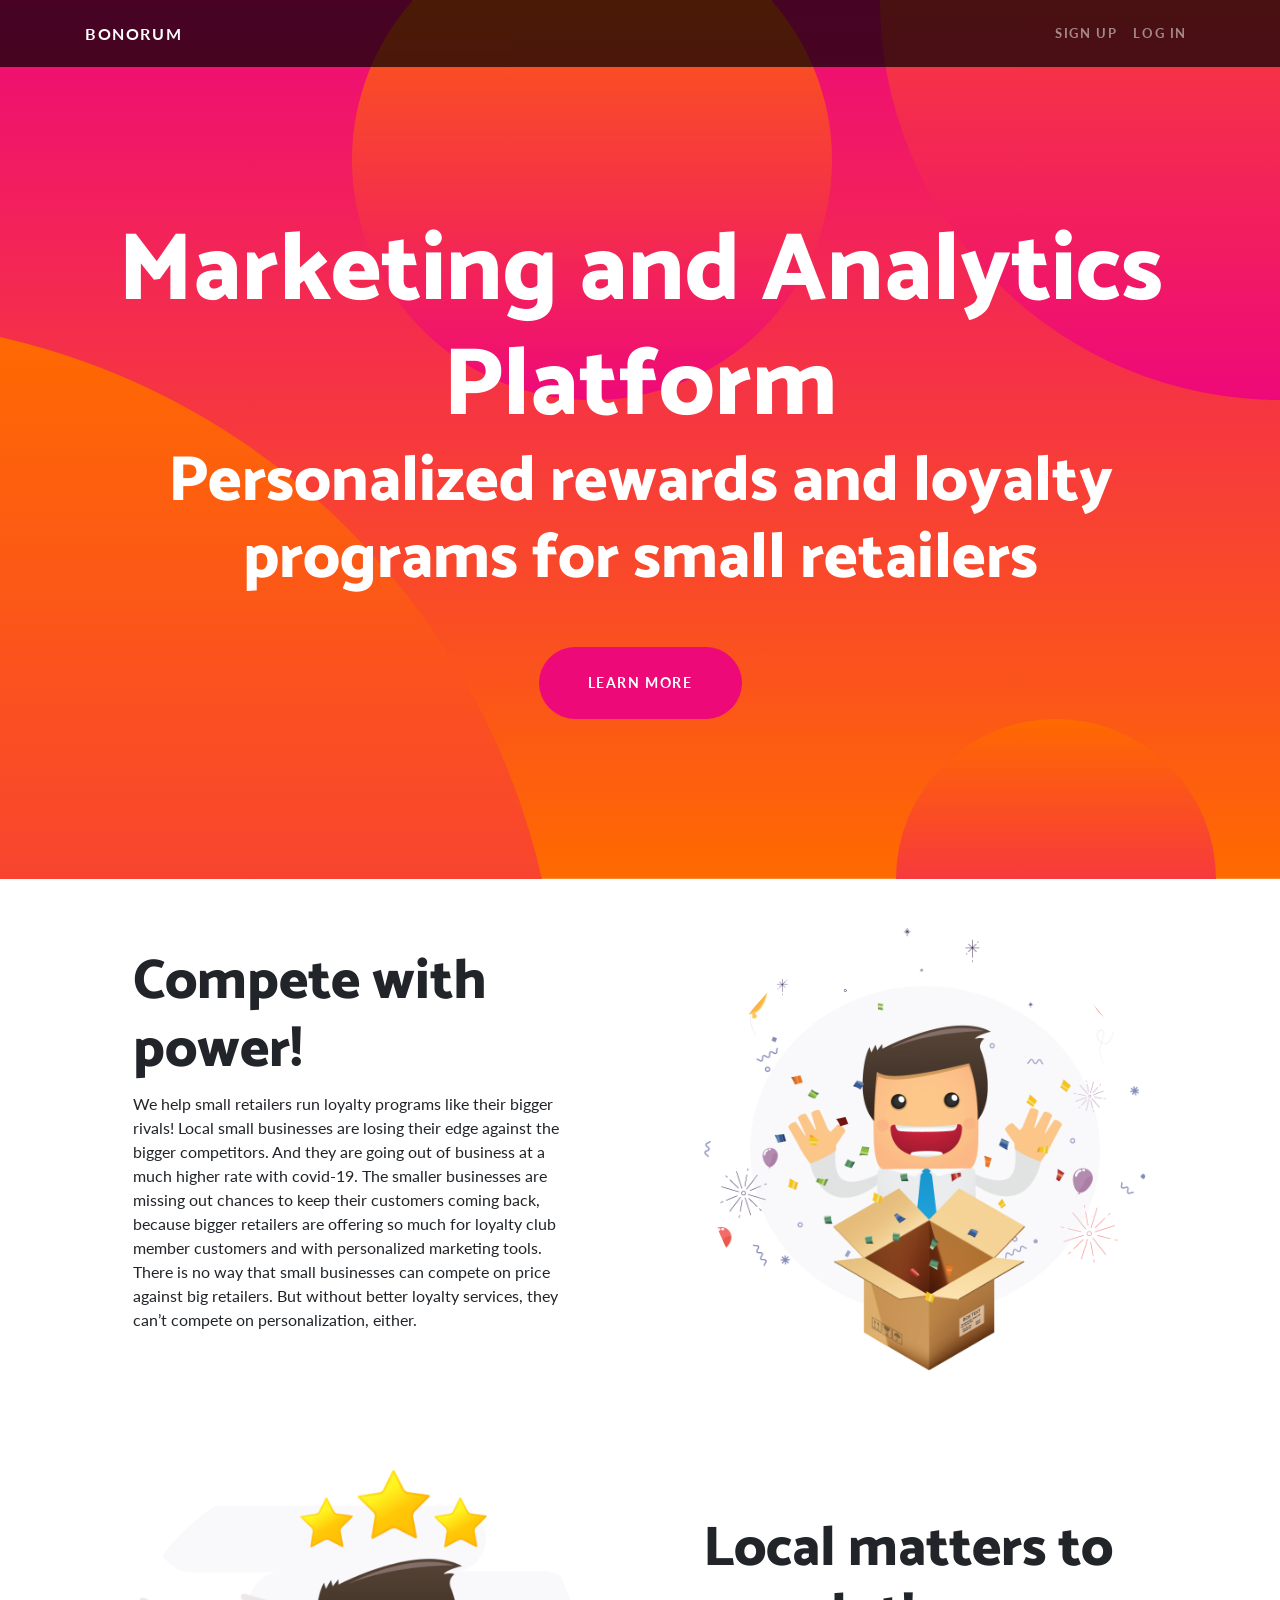
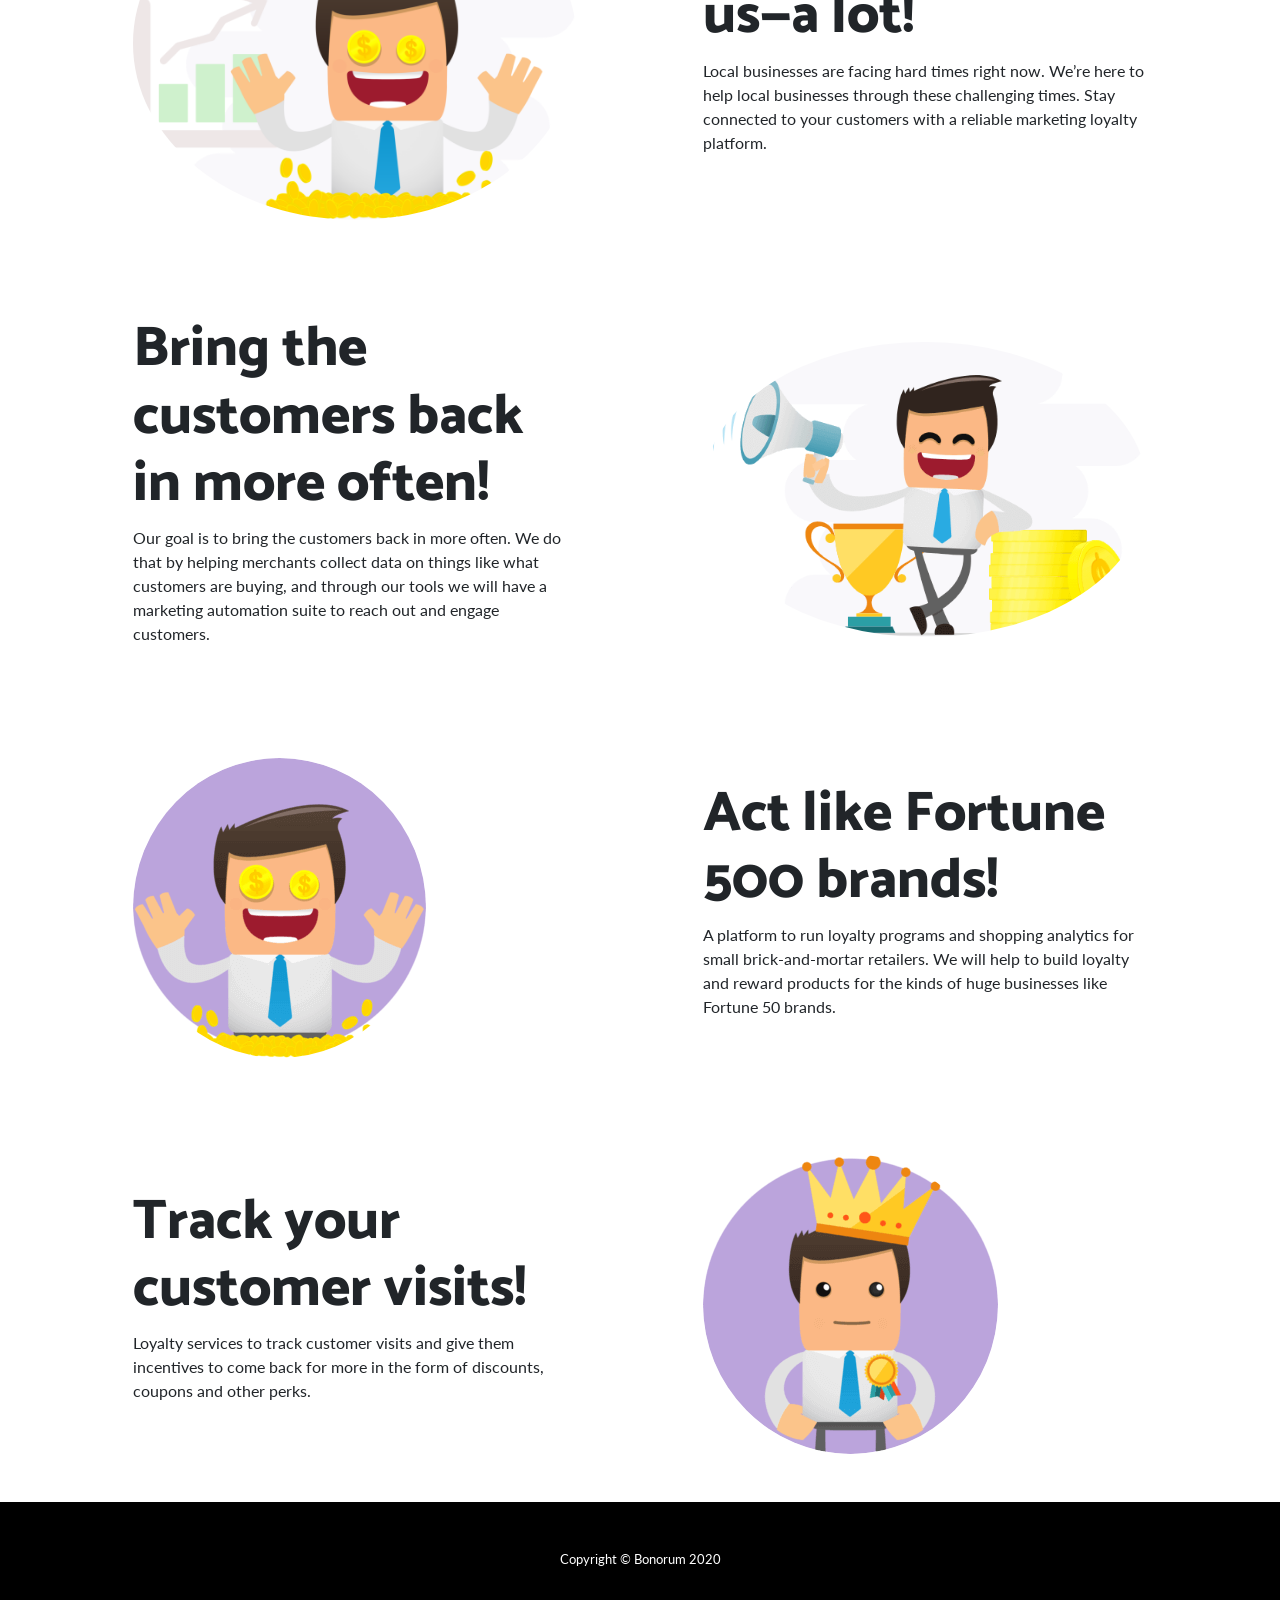
==== index.html @ 55d43a78 "first commit" ====
<!DOCTYPE html>
<html lang="en">

<head>

  <meta charset="utf-8">
  <meta name="viewport" content="width=device-width, initial-scale=1, shrink-to-fit=no">
  <meta name="description" content="">
  <meta name="author" content="">

  <title>Bonorum - Marketing and Analytics Platform</title>

  <!-- Bootstrap core CSS -->
  <link href="vendor/bootstrap/css/bootstrap.min.css" rel="stylesheet">

  <!-- Custom fonts for this template -->
  <link href="https://fonts.googleapis.com/css?family=Catamaran:100,200,300,400,500,600,700,800,900" rel="stylesheet">
  <link href="https://fonts.googleapis.com/css?family=Lato:100,100i,300,300i,400,400i,700,700i,900,900i" rel="stylesheet">

  <!-- Custom styles for this template -->
  <link href="css/one-page-wonder.min.css" rel="stylesheet">

</head>

<body>

  <!-- Navigation -->
  <nav class="navbar navbar-expand-lg navbar-dark navbar-custom fixed-top">
    <div class="container">
      <a class="navbar-brand" href="#">Bonorum</a>
      <button class="navbar-toggler" type="button" data-toggle="collapse" data-target="#navbarResponsive" aria-controls="navbarResponsive" aria-expanded="false" aria-label="Toggle navigation">
        <span class="navbar-toggler-icon"></span>
      </button>
      <div class="collapse navbar-collapse" id="navbarResponsive">
        <ul class="navbar-nav ml-auto">
          <li class="nav-item">
            <a class="nav-link" href="admin-dashboard/register.html">Sign Up</a>
          </li>
          <li class="nav-item">
            <a class="nav-link" href="admin-dashboard/login.html">Log In</a>
          </li>
        </ul>
      </div>
    </div>
  </nav>

  <header class="masthead text-center text-white">
    <div class="masthead-content">
      <div class="container">
        <h1 class="masthead-heading mb-0">Marketing and Analytics Platform</h1>
        <h2 class="masthead-subheading mb-0">Personalized rewards and loyalty programs for small retailers</h2>
        <a href="#" class="btn btn-primary btn-xl rounded-pill mt-5">Learn More</a>
      </div>
    </div>
    <div class="bg-circle-1 bg-circle"></div>
    <div class="bg-circle-2 bg-circle"></div>
    <div class="bg-circle-3 bg-circle"></div>
    <div class="bg-circle-4 bg-circle"></div>
  </header>

  <section>
    <div class="container">
      <div class="row align-items-center">
        <div class="col-lg-6 order-lg-2">
          <div class="p-5">
            <img class="img-fluid rounded-circle" src="img/01.jpg" alt="">
          </div>
        </div>
        <div class="col-lg-6 order-lg-1">
          <div class="p-5">
            <h2 class="display-4">Compete with power!</h2>
            <p>We help small retailers run loyalty programs like their bigger rivals! Local small businesses are losing their edge against the bigger competitors. And they are going out of business at a much higher rate with covid-19. The smaller businesses are missing out chances to keep their customers coming back, because bigger retailers are offering so much for loyalty club member customers and with personalized marketing tools. There is no way that small businesses can compete on price against big retailers. But without better loyalty services, they can’t compete on personalization, either.</p>
          </div>
        </div>
      </div>
    </div>
  </section>

  <section>
    <div class="container">
      <div class="row align-items-center">
        <div class="col-lg-6">
          <div class="p-5">
            <img class="img-fluid rounded-circle" src="img/02.jpg" alt="">
          </div>
        </div>
        <div class="col-lg-6">
          <div class="p-5">
            <h2 class="display-4">Local matters to us—a lot!</h2>
            <p>Local businesses are facing hard times right now. We’re here to help local businesses through these challenging times. Stay connected  to your customers with a reliable marketing loyalty platform.</p>
          </div>
        </div>
      </div>
    </div>
  </section>

  <section>
    <div class="container">
      <div class="row align-items-center">
        <div class="col-lg-6 order-lg-2">
          <div class="p-5">
            <img class="img-fluid rounded-circle" src="img/03.jpg" alt="">
          </div>
        </div>
        <div class="col-lg-6 order-lg-1">
          <div class="p-5">
            <h2 class="display-4">Bring the customers back in more often!</h2>
            <p>Our goal is to bring the customers back in more often. We do that by helping merchants collect data on things like what customers are buying, and through our tools we will have a marketing automation suite to reach out and engage customers.</p>
          </div>
        </div>
      </div>
    </div>
  </section>


  <section>
    <div class="container">
      <div class="row align-items-center">
        <div class="col-lg-6">
          <div class="p-5">
            <img class="img-fluid rounded-circle" src="img/04.jpg" alt="">
          </div>
        </div>
        <div class="col-lg-6">
          <div class="p-5">
            <h2 class="display-4">Act like Fortune 500 brands!</h2>
            <p>A platform to run loyalty programs and shopping analytics for small brick-and-mortar retailers. We will help to build loyalty and reward products for the kinds of huge businesses like Fortune 50 brands.</p>
          </div>
        </div>
      </div>
    </div>
  </section>

  <section>
    <div class="container">
      <div class="row align-items-center">
        <div class="col-lg-6 order-lg-2">
          <div class="p-5">
            <img class="img-fluid rounded-circle" src="img/05.jpg" alt="">
          </div>
        </div>
        <div class="col-lg-6 order-lg-1">
          <div class="p-5">
            <h2 class="display-4">Track your customer visits!</h2>
            <p>Loyalty services to track customer visits and give them incentives to come back for more in the form of discounts, coupons and other perks.
            </p>
          </div>
        </div>
      </div>
    </div>
  </section>

  <!-- Footer -->
  <footer class="py-5 bg-black">
    <div class="container">
      <p class="m-0 text-center text-white small">Copyright &copy; Bonorum 2020</p>
    </div>
    <!-- /.container -->
  </footer>

  <!-- Bootstrap core JavaScript -->
  <script src="vendor/jquery/jquery.min.js"></script>
  <script src="vendor/bootstrap/js/bootstrap.bundle.min.js"></script>

</body>

</html>
---- css/one-page-wonder.min.css ----
/*!
 * Start Bootstrap - One Page Wonder v5.0.8 (https://startbootstrap.com/template-overviews/one-page-wonder)
 * Copyright 2013-2020 Start Bootstrap
 * Licensed under MIT (https://github.com/StartBootstrap/startbootstrap-one-page-wonder/blob/master/LICENSE)
 */body{font-family:Lato}h1,h2,h3,h4,h5,h6{font-family:Catamaran;font-weight:800!important}.btn-xl{text-transform:uppercase;padding:1.5rem 3rem;font-size:.9rem;font-weight:700;letter-spacing:.1rem}.bg-black{background-color:#000!important}.rounded-pill{border-radius:5rem}.navbar-custom{padding-top:1rem;padding-bottom:1rem;background-color:rgba(0,0,0,.7)}.navbar-custom .navbar-brand{text-transform:uppercase;font-size:1rem;letter-spacing:.1rem;font-weight:700}.navbar-custom .navbar-nav .nav-item .nav-link{text-transform:uppercase;font-size:.8rem;font-weight:700;letter-spacing:.1rem}header.masthead{position:relative;overflow:hidden;padding-top:calc(7rem + 72px);padding-bottom:7rem;background:linear-gradient(0deg,#ff6a00 0,#ee0979 100%);background-repeat:no-repeat;background-position:center center;background-attachment:scroll;background-size:cover}header.masthead .masthead-content{z-index:1;position:relative}header.masthead .masthead-content .masthead-heading{font-size:4rem}header.masthead .masthead-content .masthead-subheading{font-size:2rem}header.masthead .bg-circle{z-index:0;position:absolute;border-radius:100%;background:linear-gradient(0deg,#ee0979 0,#ff6a00 100%)}header.masthead .bg-circle-1{height:90rem;width:90rem;bottom:-55rem;left:-55rem}header.masthead .bg-circle-2{height:50rem;width:50rem;top:-25rem;right:-25rem}header.masthead .bg-circle-3{height:20rem;width:20rem;bottom:-10rem;right:5%}header.masthead .bg-circle-4{height:30rem;width:30rem;top:-5rem;right:35%}@media (min-width:992px){header.masthead{padding-top:calc(10rem + 55px);padding-bottom:10rem}header.masthead .masthead-content .masthead-heading{font-size:6rem}header.masthead .masthead-content .masthead-subheading{font-size:4rem}}.bg-primary{background-color:#ee0979!important}.btn-primary{background-color:#ee0979;border-color:#ee0979}.btn-primary:active,.btn-primary:focus,.btn-primary:hover{background-color:#bd0760!important;border-color:#bd0760!important}.btn-primary:focus{box-shadow:0 0 0 .2rem rgba(238,9,121,.5)}.btn-secondary{background-color:#ff6a00;border-color:#ff6a00}.btn-secondary:active,.btn-secondary:focus,.btn-secondary:hover{background-color:#c50!important;border-color:#c50!important}.btn-secondary:focus{box-shadow:0 0 0 .2rem rgba(255,106,0,.5)}
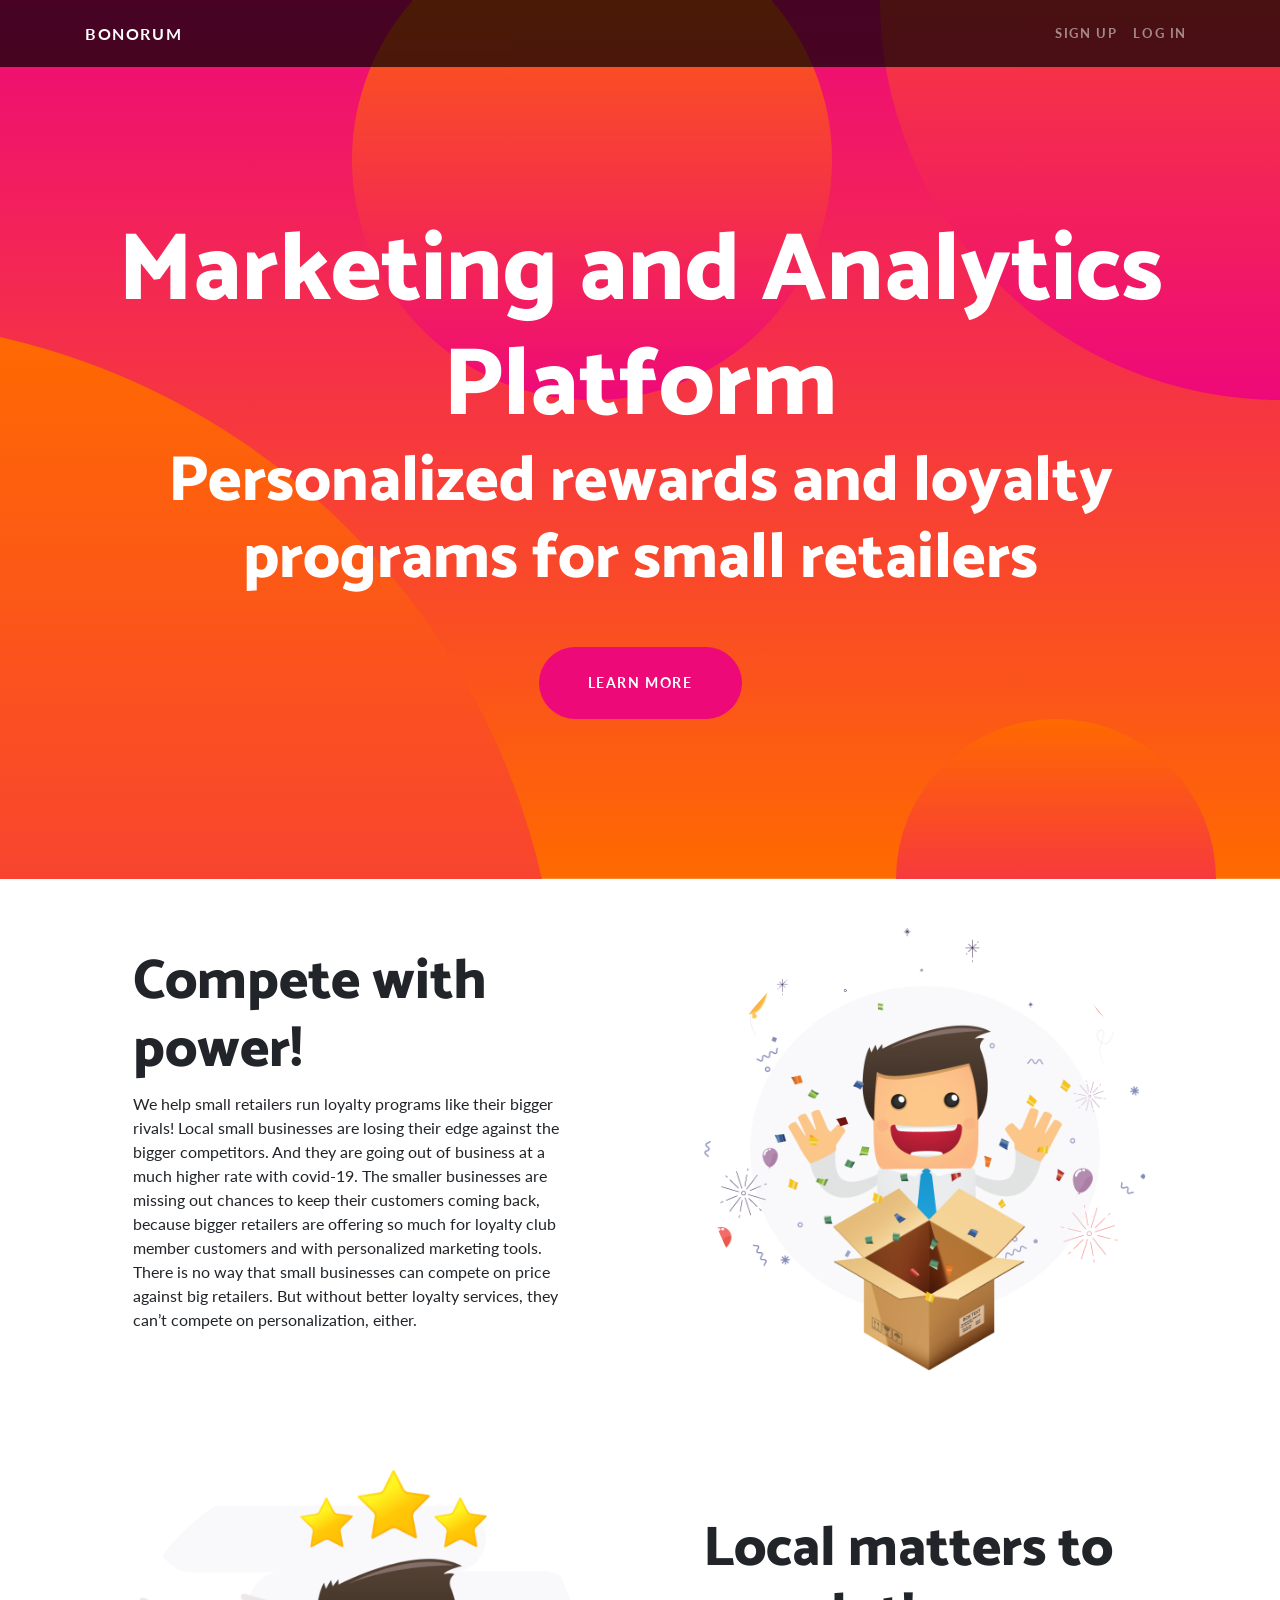
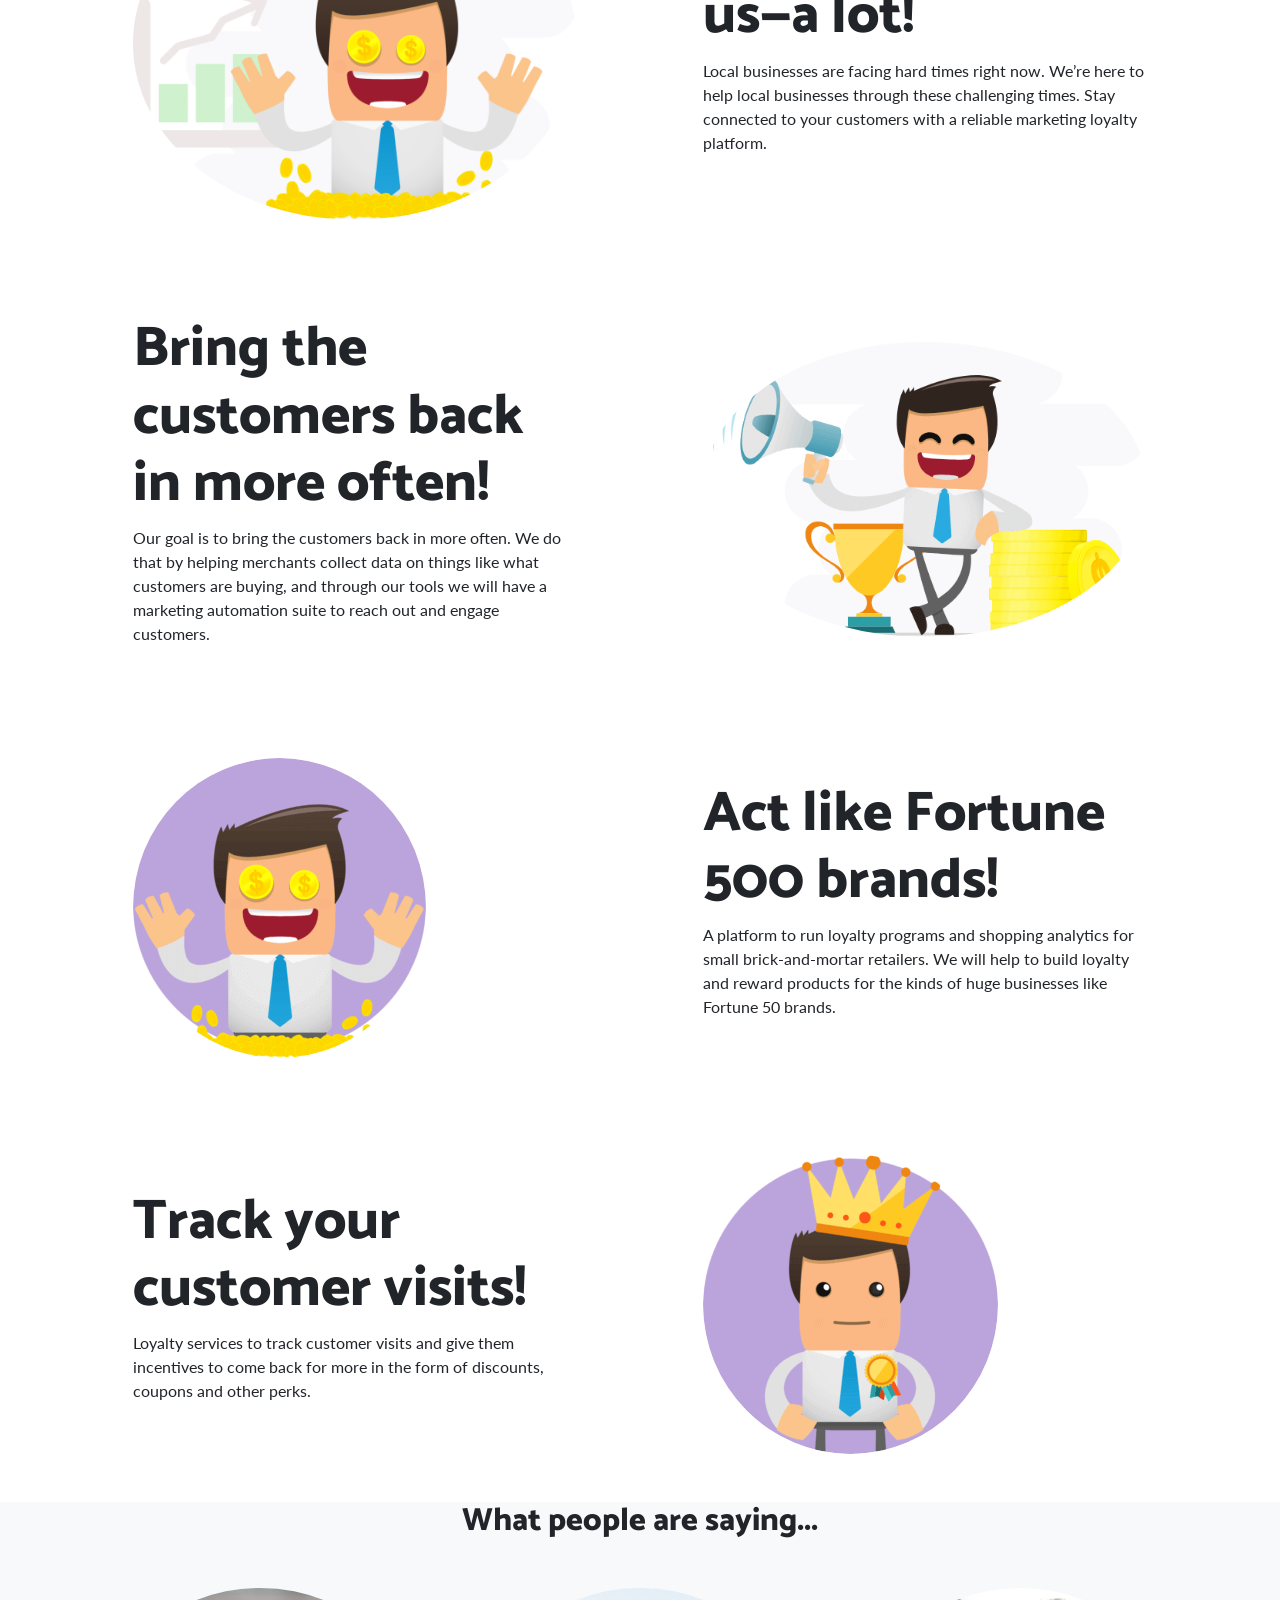
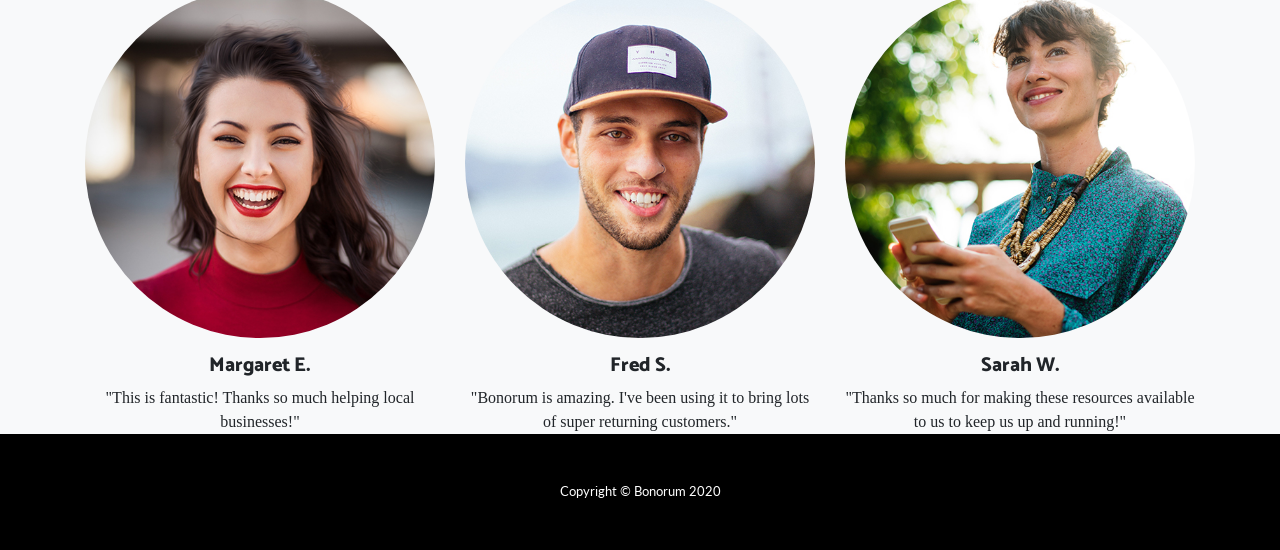
==== commit d937200e: "Fix Bugs Task 1" ====
--- a/index.html
+++ b/index.html
@@ -27,7 +27,7 @@
   <!-- Navigation -->
   <nav class="navbar navbar-expand-lg navbar-dark navbar-custom fixed-top">
     <div class="container">
-      <a class="navbar-brand" href="#">Bonorum</a>
+      <a class="navbar-brand" href="index.html">Bonorum</a>
       <button class="navbar-toggler" type="button" data-toggle="collapse" data-target="#navbarResponsive" aria-controls="navbarResponsive" aria-expanded="false" aria-label="Toggle navigation">
         <span class="navbar-toggler-icon"></span>
       </button>
@@ -150,6 +150,36 @@
     </div>
   </section>
 
+  <!-- Testimonials -->
+  <section class="testimonials text-center bg-light">
+    <div class="container">
+      <h2 class="mb-5">What people are saying...</h2>
+      <div class="row">
+        <div class="col-lg-4">
+          <div class="testimonial-item mx-auto mb-5 mb-lg-0">
+            <img class="img-fluid rounded-circle mb-3" src="img/testimonials-1.jpg" alt="">
+            <h5>Margaret E.</h5>
+            <p class="font-weight-light mb-0">"This is fantastic! Thanks so much helping local businesses!"</p>
+          </div>
+        </div>
+        <div class="col-lg-4">
+          <div class="testimonial-item mx-auto mb-5 mb-lg-0">
+            <img class="img-fluid rounded-circle mb-3" src="img/testimonials-2.jpg" alt="">
+            <h5>Fred S.</h5>
+            <p class="font-weight-light mb-0">"Bonorum is amazing. I've been using it to bring lots of super returning customers."</p>
+          </div>
+        </div>
+        <div class="col-lg-4">
+          <div class="testimonial-item mx-auto mb-5 mb-lg-0">
+            <img class="img-fluid rounded-circle mb-3" src="img/testimonials-3.jpg" alt="">
+            <h5>Sarah W.</h5>
+            <p class="font-weight-light mb-0">"Thanks so much for making these resources available to us to keep us up and running!"</p>
+          </div>
+        </div>
+      </div>
+    </div>
+  </section>
+
   <!-- Footer -->
   <footer class="py-5 bg-black">
     <div class="container">
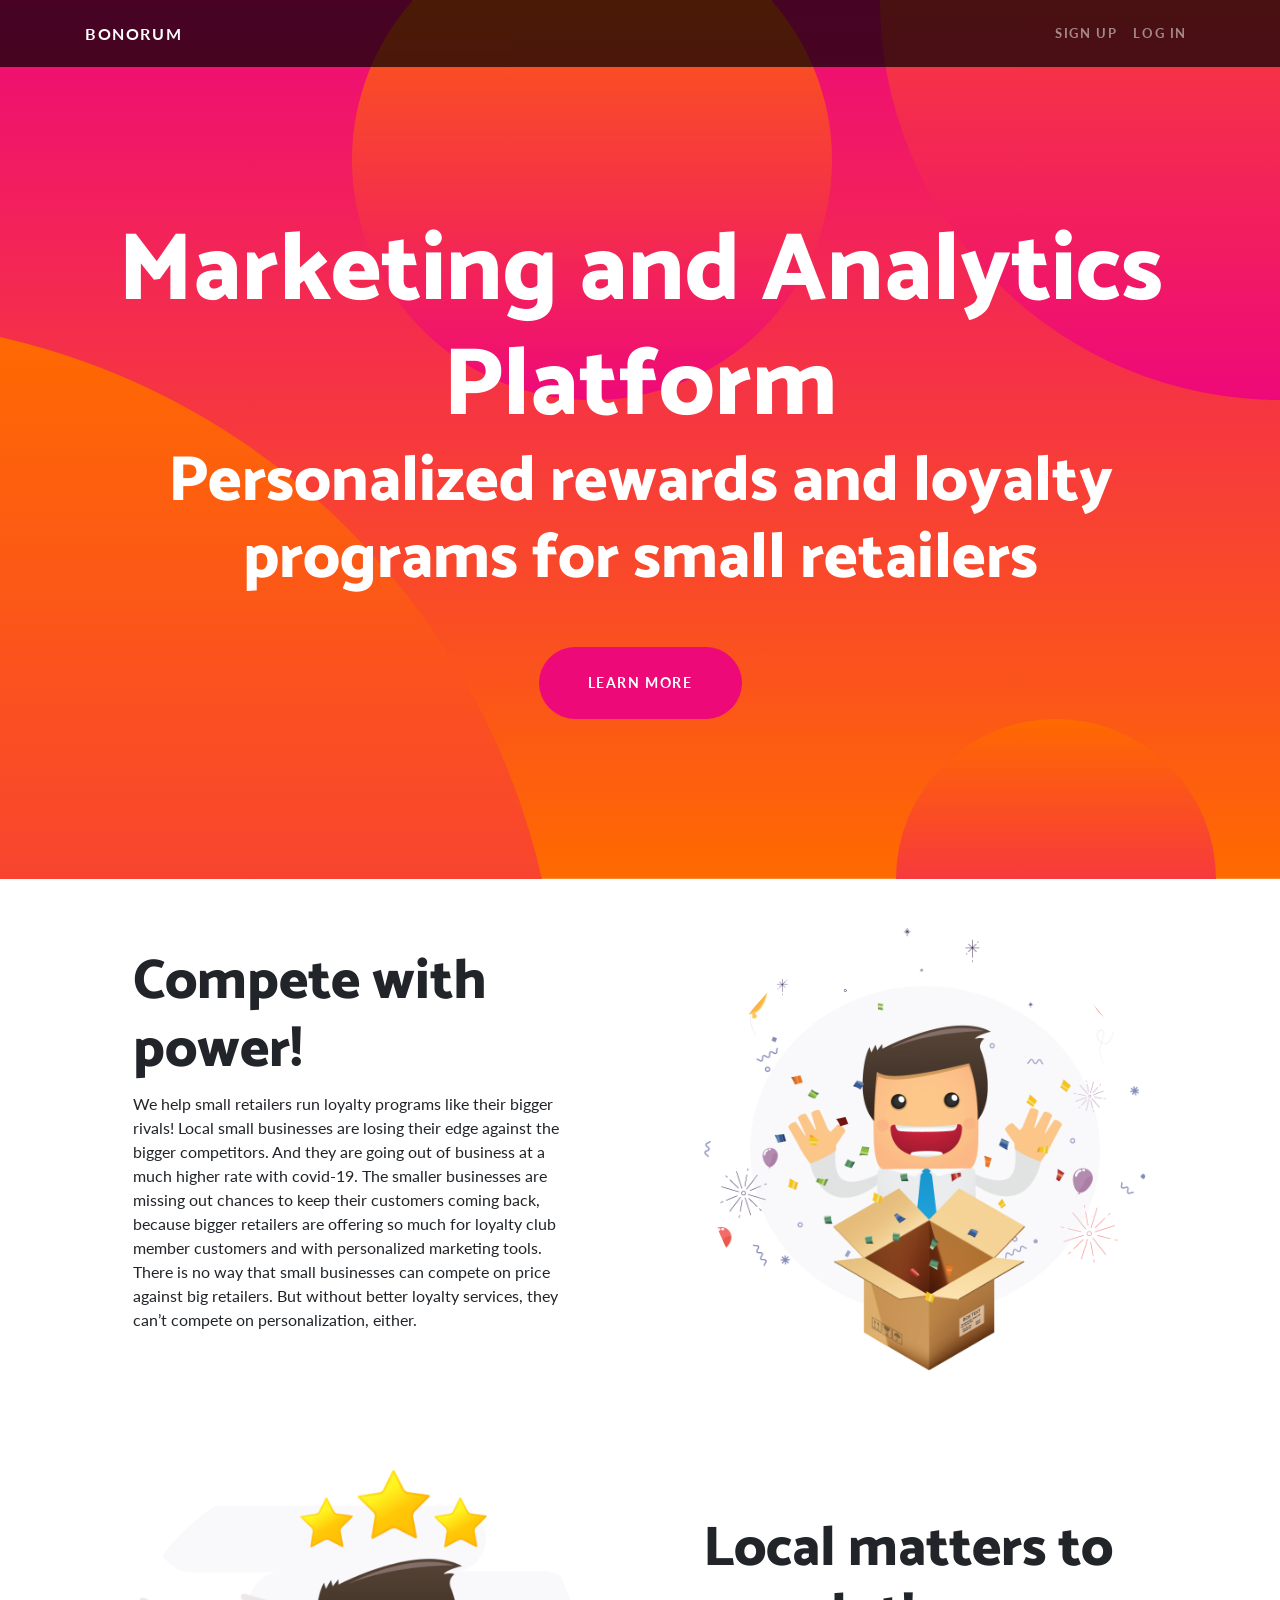
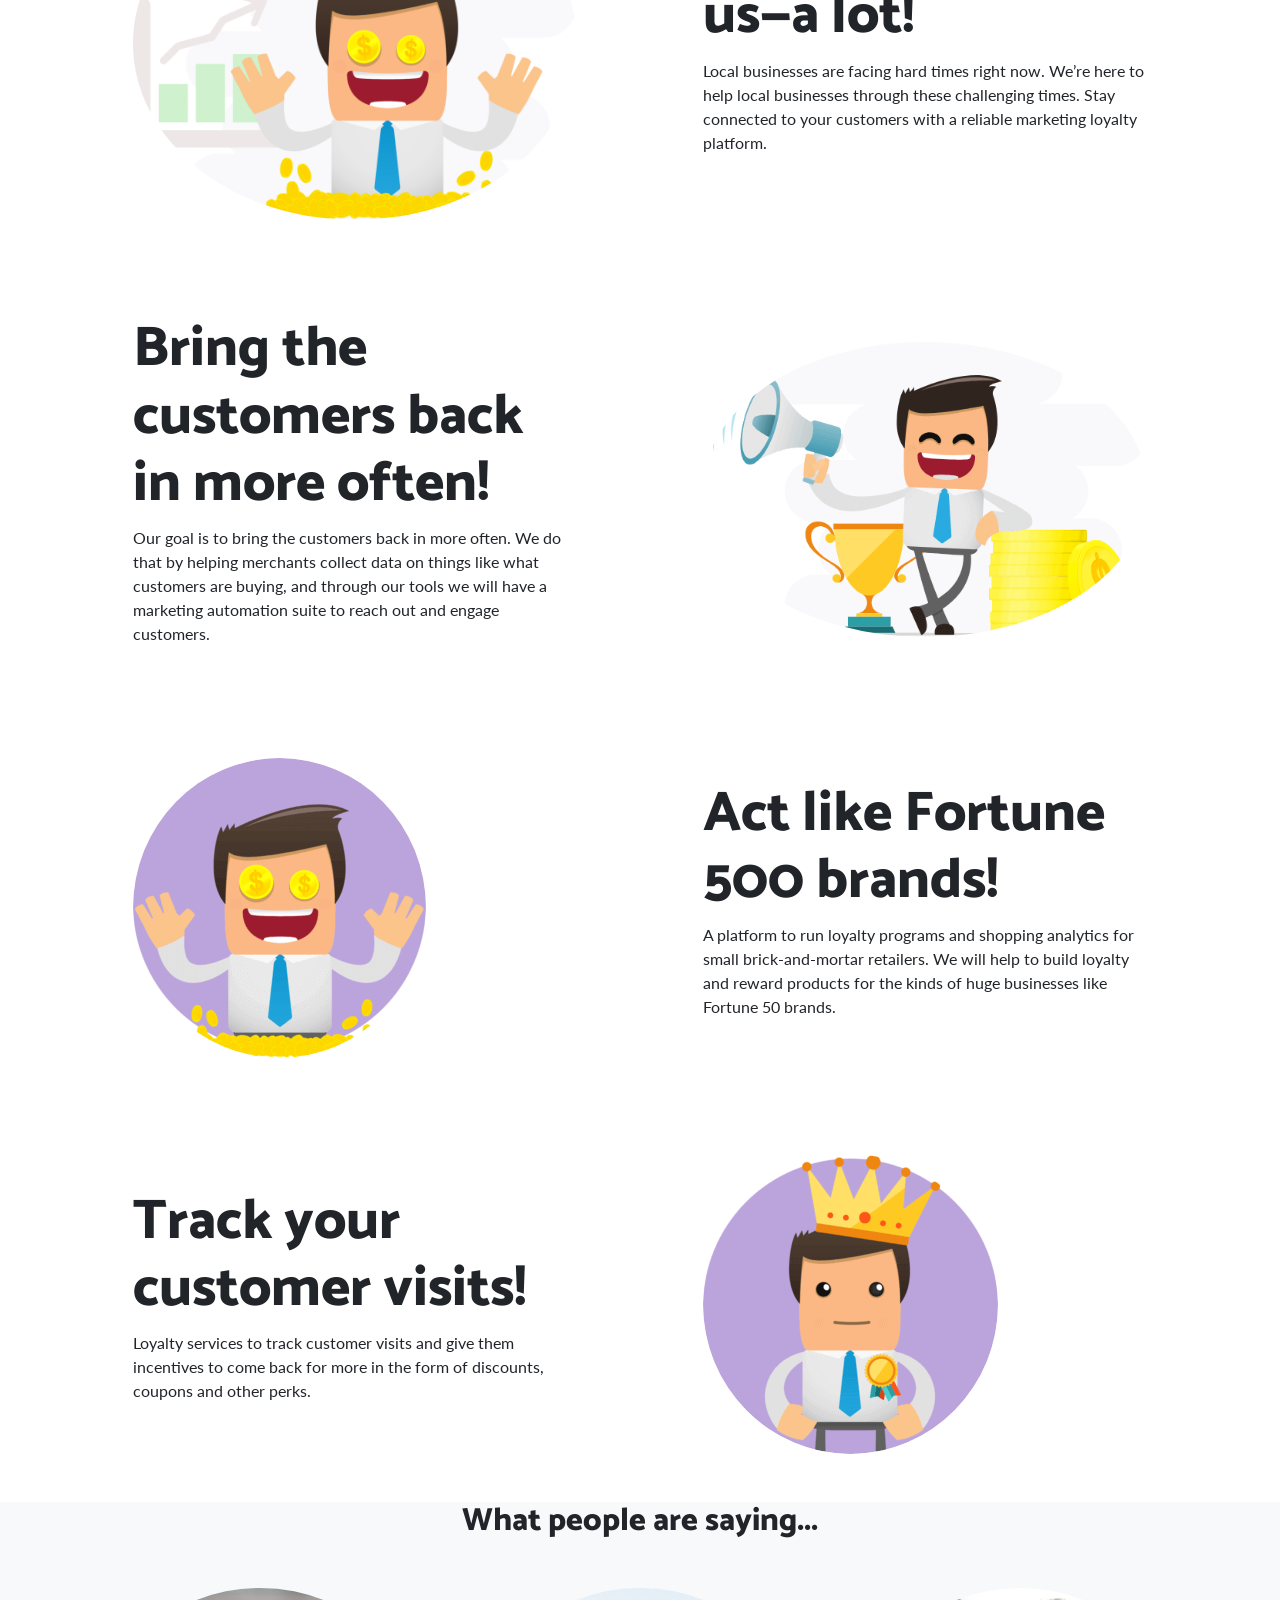
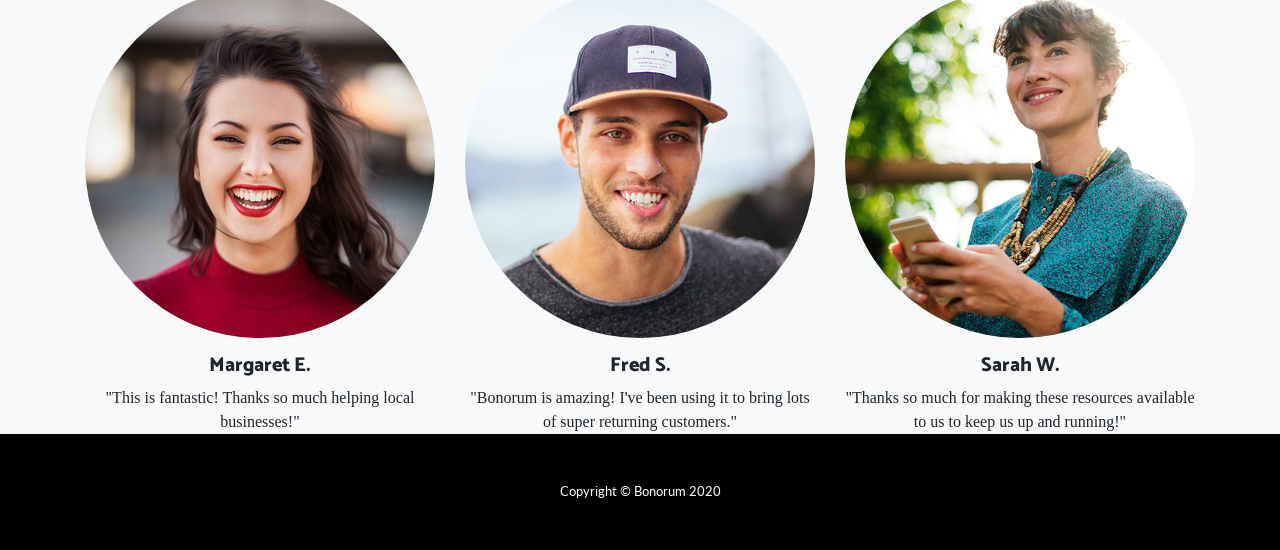
==== commit 0507518b: "“testimonials1”" ====
--- a/index.html
+++ b/index.html
@@ -166,7 +166,7 @@
           <div class="testimonial-item mx-auto mb-5 mb-lg-0">
             <img class="img-fluid rounded-circle mb-3" src="img/testimonials-2.jpg" alt="">
             <h5>Fred S.</h5>
-            <p class="font-weight-light mb-0">"Bonorum is amazing. I've been using it to bring lots of super returning customers."</p>
+            <p class="font-weight-light mb-0">"Bonorum is amazing! I've been using it to bring lots of super returning customers."</p>
           </div>
         </div>
         <div class="col-lg-4">
